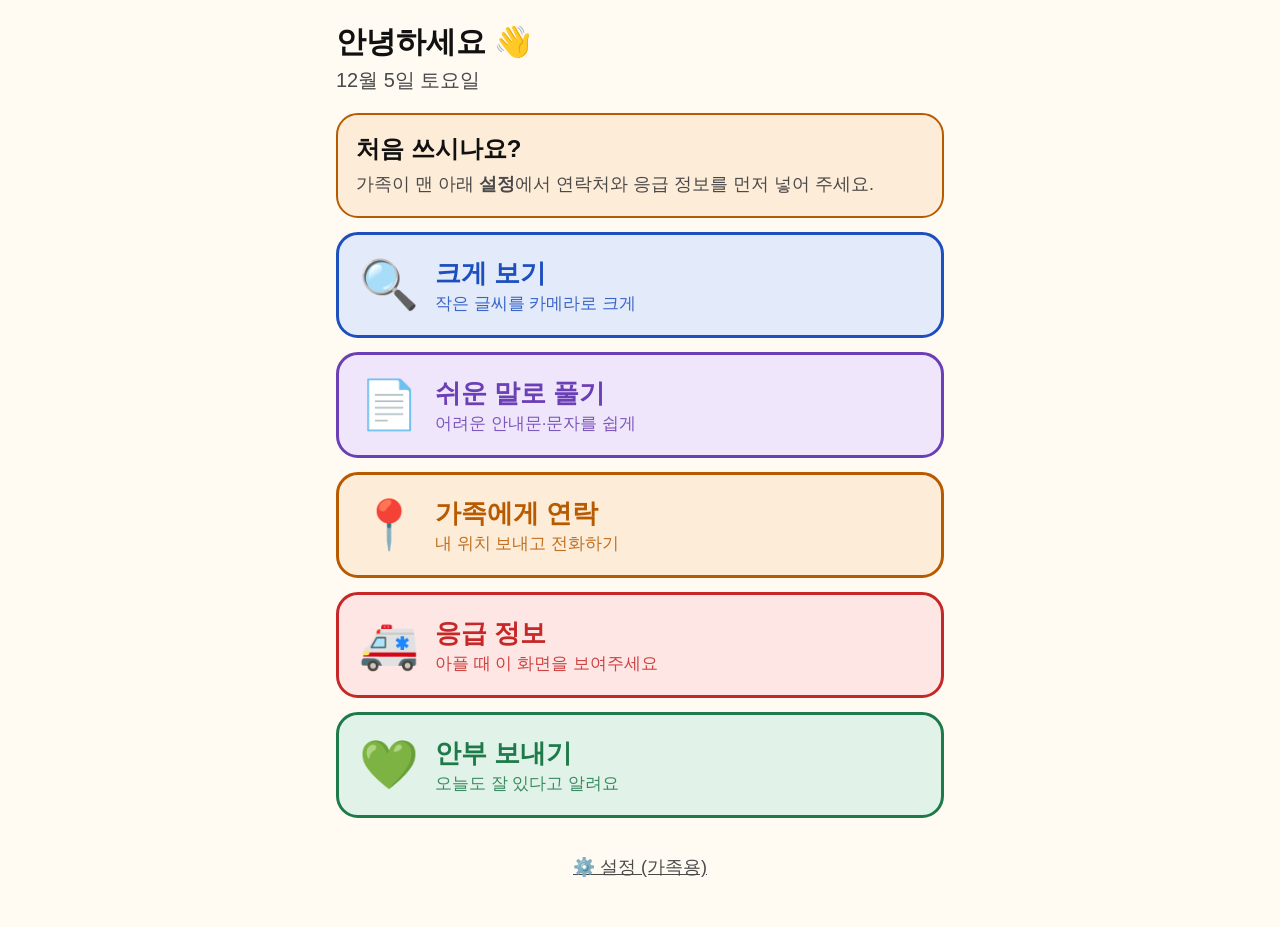
==== index.html @ 7bfe6a0d "Add "든든 도우미" helper site for older adults Static, serverless phone web app with five big-button tool" ====
<!doctype html>
<html lang="ko">
<head>
  <meta charset="utf-8">
  <meta name="viewport" content="width=device-width, initial-scale=1, viewport-fit=cover">
  <title>든든 도우미</title>
  <meta name="description" content="돋보기, 쉬운 말 풀이, 가족에게 위치 보내기, 응급 정보, 안부 보내기를 한 곳에서.">
  <meta name="theme-color" content="#fffaf2">
  <link rel="icon" href="data:image/svg+xml,<svg xmlns='http://www.w3.org/2000/svg' viewBox='0 0 100 100'><text y='.9em' font-size='90'>💚</text></svg>">
  <link rel="stylesheet" href="style.css">
</head>
<body>
  <main id="app"></main>
  <div id="toast" role="status" aria-live="polite"></div>
  <script type="module" src="app.js"></script>
</body>
</html>
---- style.css ----
:root {
  --bg: #fffaf2;
  --card: #ffffff;
  --ink: #111111;
  --muted: #4a4a4a;
  --line: #d9d2c3;
  --soft: #f3ede1;
  --green: #1f7a4a;
  --green-soft: #e1f3e8;
  --blue: #1d4fbf;
  --blue-soft: #e3ebfb;
  --red: #c62828;
  --red-soft: #fde6e4;
  --orange: #b85a00;
  --orange-soft: #fdecd8;
  --purple: #6b3fb5;
  --purple-soft: #efe6fb;
  --radius: 22px;
  color-scheme: light;
}
@media (prefers-color-scheme: dark) {
  :root:not([data-theme="light"]) {
    --bg: #121212;
    --card: #1e1e1e;
    --ink: #f5f5f5;
    --muted: #c8c8c8;
    --line: #3a3a3a;
    --soft: #2a2a2a;
    --green: #5fd197;
    --green-soft: #173427;
    --blue: #8fb1ff;
    --blue-soft: #1c2740;
    --red: #ff7b72;
    --red-soft: #3b1d1b;
    --orange: #ffb35c;
    --orange-soft: #3a2a17;
    --purple: #c4a4ff;
    --purple-soft: #2b2140;
    color-scheme: dark;
  }
}

/* 글자 크기 단계 (설정에서 바꿈) */
html { font-size: 20px; -webkit-text-size-adjust: 100%; }
html[data-size="2"] { font-size: 23px; }
html[data-size="3"] { font-size: 27px; }

* { box-sizing: border-box; }
[hidden] { display: none !important; }
body {
  margin: 0; background: var(--bg); color: var(--ink);
  font-family: -apple-system, BlinkMacSystemFont, "Apple SD Gothic Neo", "Pretendard", "Noto Sans KR", "Malgun Gothic", sans-serif;
  line-height: 1.5; word-break: keep-all; overflow-wrap: anywhere;
}
#app { max-width: 640px; margin: 0 auto; padding: 16px 16px calc(32px + env(safe-area-inset-bottom)); }
h1, h2, h3, p { margin: 0; }
h1 { font-size: 1.5rem; line-height: 1.3; }
h2 { font-size: 1.2rem; line-height: 1.35; }
.muted { color: var(--muted); font-size: .9rem; }
button, input, textarea, select { font: inherit; color: inherit; }
.stack > * + * { margin-top: 14px; }

/* 상단 */
.topbar { display: flex; align-items: center; gap: 10px; margin-bottom: 16px; }
.back {
  border: 2px solid var(--line); background: var(--card); border-radius: 16px;
  padding: 10px 16px; font-size: 1rem; font-weight: 700; cursor: pointer; min-height: 56px; white-space: nowrap; flex: none;
}
.hello { margin: 6px 0 18px; }
.hello p { font-size: 1rem; color: var(--muted); margin-top: 4px; }

/* 홈 큰 버튼 */
.home-grid { display: grid; gap: 14px; }
.big-btn {
  display: flex; align-items: center; gap: 16px; width: 100%;
  border: 3px solid transparent; border-radius: var(--radius);
  padding: 20px; min-height: 104px; cursor: pointer; text-align: left;
  font-size: 1.3rem; font-weight: 800; line-height: 1.25;
}
.big-btn .ico { font-size: 2.4rem; flex: none; width: 3rem; text-align: center; }
.big-btn small { display: block; font-size: .85rem; font-weight: 500; margin-top: 4px; opacity: .85; }
.big-btn:active { transform: scale(.98); }
.b-blue { background: var(--blue-soft); color: var(--blue); border-color: var(--blue); }
.b-purple { background: var(--purple-soft); color: var(--purple); border-color: var(--purple); }
.b-orange { background: var(--orange-soft); color: var(--orange); border-color: var(--orange); }
.b-red { background: var(--red-soft); color: var(--red); border-color: var(--red); }
.b-green { background: var(--green-soft); color: var(--green); border-color: var(--green); }
.done-mark { font-size: .85rem; font-weight: 700; }

.settings-link {
  display: block; width: 100%; margin-top: 22px; border: 0; background: none;
  color: var(--muted); font-size: .9rem; text-decoration: underline; cursor: pointer; padding: 14px;
}

/* 카드 */
.card { background: var(--card); border: 2px solid var(--line); border-radius: var(--radius); padding: 18px; }
.card.warn { border-color: var(--orange); background: var(--orange-soft); }
.card.danger { border-color: var(--red); }

/* 일반 버튼 */
.btn {
  display: inline-flex; align-items: center; justify-content: center; gap: 8px;
  border: 2px solid var(--line); background: var(--card); border-radius: 18px;
  padding: 14px 18px; min-height: 64px; font-size: 1.05rem; font-weight: 800; cursor: pointer; text-decoration: none; color: inherit; text-align: center;
}
.btn.full { width: 100%; }
.btn.green { background: var(--green); border-color: var(--green); color: #fff; }
.btn.blue { background: var(--blue); border-color: var(--blue); color: #fff; }
.btn.red { background: var(--red); border-color: var(--red); color: #fff; }
.btn.purple { background: var(--purple); border-color: var(--purple); color: #fff; }
.btn.huge { min-height: 96px; font-size: 1.35rem; border-radius: var(--radius); }
.btn[disabled] { opacity: .5; }
@media (prefers-color-scheme: dark) {
  :root:not([data-theme="light"]) .btn.green, :root:not([data-theme="light"]) .btn.blue,
  :root:not([data-theme="light"]) .btn.red, :root:not([data-theme="light"]) .btn.purple { color: #111; }
}
.row { display: flex; gap: 10px; flex-wrap: wrap; }
.row > .btn { flex: 1; min-width: 130px; }

/* 입력 */
label.field { display: block; margin-top: 14px; }
label.field > span { display: block; font-weight: 700; font-size: .9rem; margin-bottom: 6px; }
input[type=text], input[type=tel], input[type=password], input:not([type]), textarea, select {
  width: 100%; border: 2px solid var(--line); background: var(--bg); border-radius: 14px;
  padding: 12px 14px; min-height: 56px; font-size: 1rem; outline: none;
}
input:focus, textarea:focus, select:focus { border-color: var(--blue); }
textarea { min-height: 160px; resize: vertical; line-height: 1.6; }
.hint { font-size: .8rem; color: var(--muted); margin-top: 6px; }

/* 돋보기 */
.magnifier { position: relative; border-radius: var(--radius); overflow: hidden; background: #000; aspect-ratio: 3 / 4; max-height: 62vh; width: 100%; }
.magnifier video, .magnifier canvas { width: 100%; height: 100%; object-fit: cover; display: block; transform-origin: center; }
.magnifier canvas { position: absolute; inset: 0; }
.magnifier .badge {
  position: absolute; top: 10px; left: 10px; background: rgba(0,0,0,.6); color: #fff;
  padding: 4px 12px; border-radius: 999px; font-size: .85rem; font-weight: 700;
}
.zoom-row { display: grid; grid-template-columns: 72px 1fr 72px; gap: 10px; align-items: center; }
.zoom-row .btn { min-height: 72px; font-size: 1.8rem; padding: 0; }
input[type=range] { width: 100%; height: 44px; accent-color: var(--blue); }
.filters { display: flex; gap: 8px; flex-wrap: wrap; }
.chip {
  border: 2px solid var(--line); background: var(--card); border-radius: 999px;
  padding: 10px 16px; font-weight: 700; font-size: .95rem; cursor: pointer; min-height: 52px;
}
.chip.on { background: var(--ink); color: var(--bg); border-color: var(--ink); }

/* 쉬운 말 결과 */
.result { font-size: 1.15rem; line-height: 1.75; }
.result .txt { white-space: pre-wrap; }
.result .sec { margin-top: 14px; }
.result .sec:first-child { margin-top: 0; }
.result .sec b { display: block; font-size: .95rem; color: var(--purple); margin-bottom: 2px; }
.result .sec.alert b { color: var(--red); }
.result .sec.alert { background: var(--red-soft); border-radius: 14px; padding: 10px 12px; }
mark.easy { background: var(--purple-soft); color: inherit; border-radius: 6px; padding: 0 3px; }
mark.easy i { font-style: normal; color: var(--purple); font-weight: 700; }
.photo-preview { width: 100%; max-height: 260px; object-fit: contain; border-radius: 14px; background: var(--soft); }
.loading { text-align: center; padding: 24px 0; font-size: 1.1rem; font-weight: 700; }
.loading .dots::after { content: ""; animation: dots 1.2s steps(4) infinite; }
@keyframes dots { 0% { content: ""; } 25% { content: "."; } 50% { content: ".."; } 75% { content: "..."; } }

/* 가족 */
.person { display: flex; align-items: center; gap: 12px; }
.person .face { font-size: 2.2rem; width: 3rem; text-align: center; flex: none; }
.person .name { font-size: 1.25rem; font-weight: 800; }
.person .num { color: var(--muted); font-size: .9rem; }

/* 응급 */
.emg-head { background: var(--red); color: #fff; border-radius: var(--radius); padding: 18px; text-align: center; }
.emg-head h1 { font-size: 1.6rem; }
.emg-head p { font-size: .9rem; opacity: .95; }
@media (prefers-color-scheme: dark) { :root:not([data-theme="light"]) .emg-head { color: #111; } }
.emg-list { display: grid; gap: 0; }
.emg-item { padding: 12px 0; border-top: 2px solid var(--line); }
.emg-item:first-child { border-top: 0; padding-top: 0; }
.emg-item b { display: block; font-size: .85rem; color: var(--red); }
.emg-item span { font-size: 1.2rem; font-weight: 700; white-space: pre-wrap; }

/* 안부 */
.moods { display: grid; grid-template-columns: repeat(3, 1fr); gap: 10px; }
.mood {
  border: 3px solid var(--line); background: var(--card); border-radius: 20px;
  padding: 14px 6px; cursor: pointer; font-weight: 800; font-size: 1rem; min-height: 110px;
}
.mood span { display: block; font-size: 2.4rem; }
.mood.on { border-color: var(--green); background: var(--green-soft); }
.history { list-style: none; padding: 0; margin: 8px 0 0; }
.history li { padding: 8px 0; border-top: 1px solid var(--line); font-size: .95rem; }
.history li:first-child { border-top: 0; }

/* 설정 */
.contact-edit { display: grid; grid-template-columns: 64px 1fr; gap: 8px; margin-top: 10px; }
.contact-edit input { min-height: 52px; }
.contact-edit .wide { grid-column: 1 / -1; }
.size-pick { display: grid; grid-template-columns: repeat(3, 1fr); gap: 8px; }
.size-pick .chip { font-size: 1rem; }
details.sum { margin-top: 10px; }
details.sum summary { cursor: pointer; font-weight: 700; padding: 8px 0; }

#toast {
  position: fixed; left: 50%; bottom: calc(24px + env(safe-area-inset-bottom));
  transform: translate(-50%, 20px); opacity: 0; pointer-events: none; z-index: 20;
  background: var(--ink); color: var(--bg); padding: 14px 20px; border-radius: 18px;
  font-size: 1rem; font-weight: 700; transition: all .25s; max-width: calc(100% - 32px); text-align: center;
}
#toast.show { opacity: 1; transform: translate(-50%, 0); }

/* 인쇄: 지갑용 응급 카드 */
.print-card { display: none; }
@media print {
  body { background: #fff; color: #000; }
  #app > *:not(.print-card) { display: none !important; }
  #toast { display: none; }
  .print-card {
    display: block; width: 86mm; border: 2px solid #c62828; border-radius: 4mm; padding: 4mm;
    font-size: 9pt; line-height: 1.35; color: #000;
  }
  .print-card h3 { color: #c62828; font-size: 11pt; margin-bottom: 2mm; }
  .print-card div { margin-top: 1mm; }
  .print-card b { color: #c62828; }
}
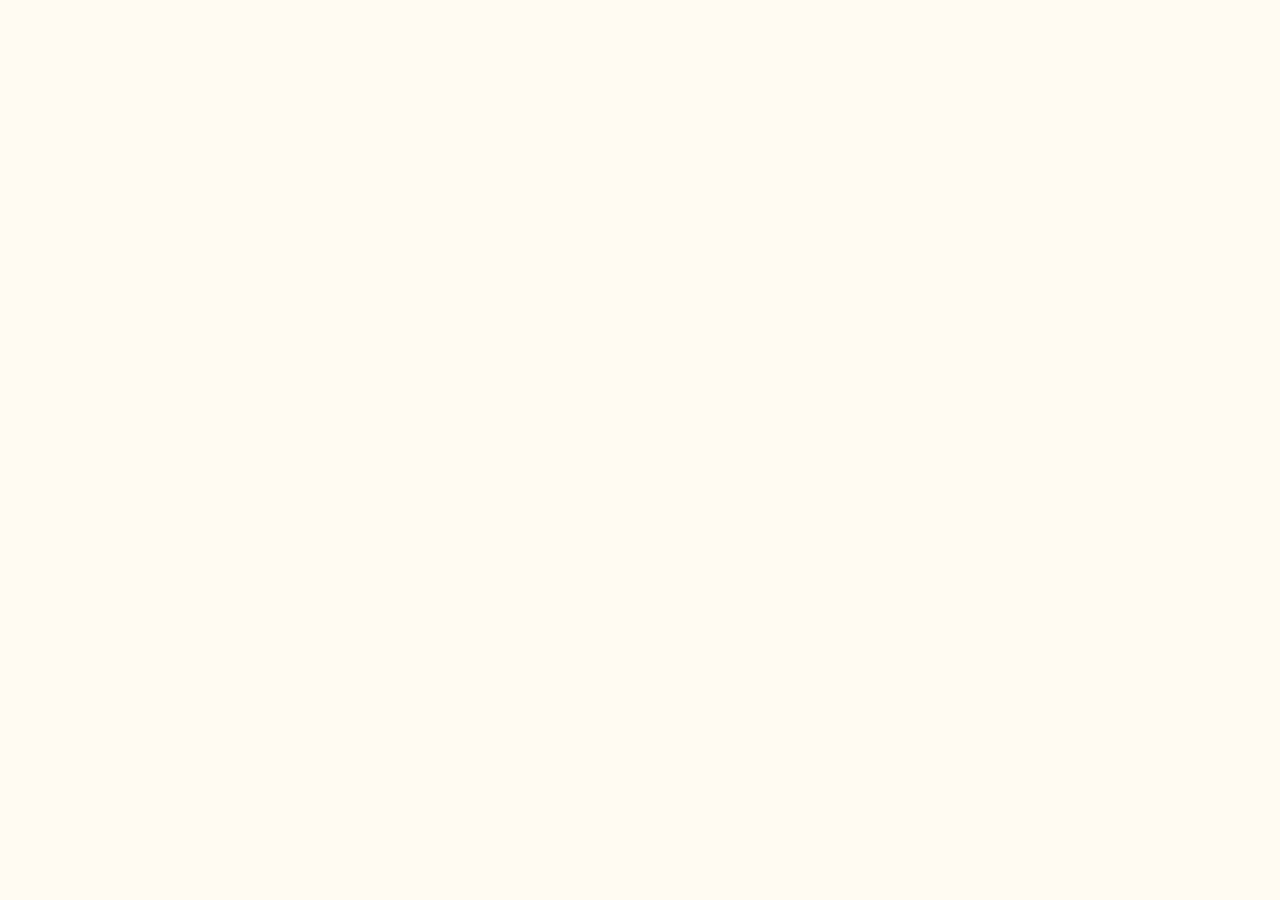
==== commit 14ed5d30: "Installable app and QR family connect - PWA: web app manifest, icons, and a service worker that prec" ====
--- a/index.html
+++ b/index.html
@@ -4,9 +4,14 @@
   <meta charset="utf-8">
   <meta name="viewport" content="width=device-width, initial-scale=1, viewport-fit=cover">
   <title>든든 도우미</title>
-  <meta name="description" content="돋보기, 쉬운 말 풀이, 가족에게 위치 보내기, 응급 정보, 안부 보내기를 한 곳에서.">
-  <meta name="theme-color" content="#fffaf2">
-  <link rel="icon" href="data:image/svg+xml,<svg xmlns='http://www.w3.org/2000/svg' viewBox='0 0 100 100'><text y='.9em' font-size='90'>💚</text></svg>">
+  <meta name="description" content="글씨 읽어 주기, 가족에게 위치 보내기, 응급 정보, 안부 보내기를 한 곳에서. 무료.">
+  <meta name="theme-color" content="#1f7a4a">
+  <link rel="manifest" href="manifest.json">
+  <link rel="icon" href="icons/icon-192.png">
+  <link rel="apple-touch-icon" href="icons/apple-touch-icon.png">
+  <meta name="apple-mobile-web-app-capable" content="yes">
+  <meta name="mobile-web-app-capable" content="yes">
+  <meta name="apple-mobile-web-app-title" content="든든 도우미">
   <link rel="stylesheet" href="style.css">
 </head>
 <body>
--- a/style.css
+++ b/style.css
@@ -221,3 +221,37 @@
   .print-card div { margin-top: 1mm; }
   .print-card b { color: #c62828; }
 }
+
+/* 연락: 카운트다운 · 완료 */
+.btn.orange { background: var(--orange); border-color: var(--orange); color: #fff; }
+.count-card { text-align: center; border-color: var(--orange); background: var(--orange-soft); }
+.count-num { font-size: 5rem; font-weight: 900; line-height: 1; color: var(--orange); }
+.ok-card { text-align: center; border-color: var(--green); background: var(--green-soft); }
+.big-emoji { font-size: 3.5rem; line-height: 1.1; margin-bottom: 6px; }
+.loading .bar { height: 14px; background: var(--soft); border-radius: 999px; overflow: hidden; margin-top: 14px; }
+.loading .bar i { display: block; height: 100%; width: 0; background: var(--purple); transition: width .3s; }
+
+/* 안부: 누르면 바로 보내는 큰 버튼 */
+.mood-list { display: grid; gap: 12px; }
+.mood-btn {
+  display: flex; align-items: center; gap: 16px; width: 100%; min-height: 96px; padding: 16px 20px;
+  border: 3px solid var(--line); background: var(--card); border-radius: var(--radius);
+  font-size: 1.4rem; font-weight: 800; cursor: pointer; text-align: left;
+}
+.mood-btn span { font-size: 2.6rem; }
+.mood-btn:active { transform: scale(.98); }
+.m-good { border-color: var(--green); background: var(--green-soft); color: var(--green); }
+.m-soso { border-color: var(--blue); background: var(--blue-soft); color: var(--blue); }
+.m-sick { border-color: var(--red); background: var(--red-soft); color: var(--red); }
+
+/* 알림 연결 */
+.topic-code { font-family: ui-monospace, Menlo, monospace; font-size: 1.3rem; font-weight: 800; letter-spacing: .5px; background: var(--soft); border-radius: 12px; padding: 10px 14px; margin-top: 4px; user-select: all; }
+.steps-ko { padding-left: 1.2em; margin: 12px 0 0; }
+.steps-ko li { margin-top: 6px; font-size: .95rem; }
+@media (prefers-color-scheme: dark) {
+  :root:not([data-theme="light"]) .btn.orange { color: #111; }
+}
+
+/* 가족 연결 QR */
+.qr { background: #fff; border-radius: 16px; padding: 10px; margin: 10px auto; width: min(260px, 100%); }
+.qr svg { display: block; width: 100%; height: auto; }
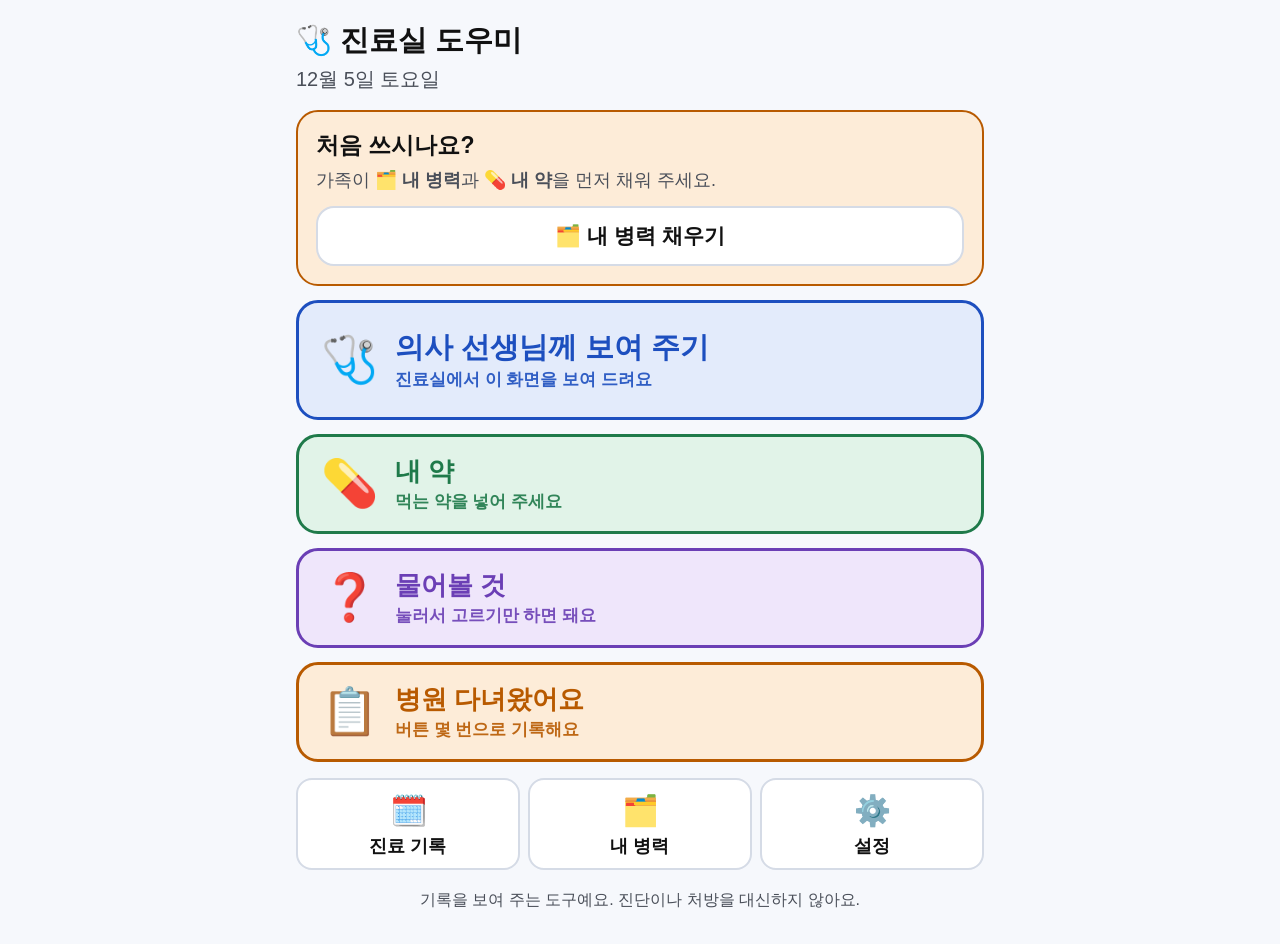
==== commit 397aaaa8: "Rebuild as "진료실 도우미" (clinic helper), phase 1 Replace the helper app with a clinic companion focused" ====
--- a/index.html
+++ b/index.html
@@ -3,15 +3,15 @@
 <head>
   <meta charset="utf-8">
   <meta name="viewport" content="width=device-width, initial-scale=1, viewport-fit=cover">
-  <title>든든 도우미</title>
-  <meta name="description" content="글씨 읽어 주기, 가족에게 위치 보내기, 응급 정보, 안부 보내기를 한 곳에서. 무료.">
-  <meta name="theme-color" content="#1f7a4a">
+  <title>진료실 도우미</title>
+  <meta name="description" content="진료실에서 보여 줄 먹는 약, 병력, 물어볼 것을 폰 한 화면에. 무료, 기록은 내 폰에만.">
+  <meta name="theme-color" content="#1d4fbf">
   <link rel="manifest" href="manifest.json">
   <link rel="icon" href="icons/icon-192.png">
   <link rel="apple-touch-icon" href="icons/apple-touch-icon.png">
   <meta name="apple-mobile-web-app-capable" content="yes">
   <meta name="mobile-web-app-capable" content="yes">
-  <meta name="apple-mobile-web-app-title" content="든든 도우미">
+  <meta name="apple-mobile-web-app-title" content="진료실 도우미">
   <link rel="stylesheet" href="style.css">
 </head>
 <body>
--- a/style.css
+++ b/style.css
@@ -1,14 +1,14 @@
 :root {
-  --bg: #fffaf2;
+  --bg: #f6f8fc;
   --card: #ffffff;
   --ink: #111111;
-  --muted: #4a4a4a;
-  --line: #d9d2c3;
-  --soft: #f3ede1;
+  --muted: #4a4f59;
+  --line: #d5dbe6;
+  --soft: #eef2f8;
+  --blue: #1d4fbf;
+  --blue-soft: #e3ebfb;
   --green: #1f7a4a;
   --green-soft: #e1f3e8;
-  --blue: #1d4fbf;
-  --blue-soft: #e3ebfb;
   --red: #c62828;
   --red-soft: #fde6e4;
   --orange: #b85a00;
@@ -20,16 +20,16 @@
 }
 @media (prefers-color-scheme: dark) {
   :root:not([data-theme="light"]) {
-    --bg: #121212;
-    --card: #1e1e1e;
-    --ink: #f5f5f5;
-    --muted: #c8c8c8;
-    --line: #3a3a3a;
-    --soft: #2a2a2a;
+    --bg: #111318;
+    --card: #1d2027;
+    --ink: #f3f4f6;
+    --muted: #c3c7cf;
+    --line: #363b46;
+    --soft: #262a33;
+    --blue: #8fb1ff;
+    --blue-soft: #1c2740;
     --green: #5fd197;
     --green-soft: #173427;
-    --blue: #8fb1ff;
-    --blue-soft: #1c2740;
     --red: #ff7b72;
     --red-soft: #3b1d1b;
     --orange: #ffb35c;
@@ -52,206 +52,187 @@
   font-family: -apple-system, BlinkMacSystemFont, "Apple SD Gothic Neo", "Pretendard", "Noto Sans KR", "Malgun Gothic", sans-serif;
   line-height: 1.5; word-break: keep-all; overflow-wrap: anywhere;
 }
-#app { max-width: 640px; margin: 0 auto; padding: 16px 16px calc(32px + env(safe-area-inset-bottom)); }
+#app { max-width: 720px; margin: 0 auto; padding: 16px 16px calc(32px + env(safe-area-inset-bottom)); }
 h1, h2, h3, p { margin: 0; }
-h1 { font-size: 1.5rem; line-height: 1.3; }
-h2 { font-size: 1.2rem; line-height: 1.35; }
+h1 { font-size: 1.45rem; line-height: 1.3; }
+h2 { font-size: 1.15rem; line-height: 1.35; }
+h3 { font-size: 1rem; }
 .muted { color: var(--muted); font-size: .9rem; }
+.hint { font-size: .8rem; color: var(--muted); margin-top: 6px; }
 button, input, textarea, select { font: inherit; color: inherit; }
 .stack > * + * { margin-top: 14px; }
+.row { display: flex; gap: 10px; flex-wrap: wrap; align-items: center; }
+.row > .btn { flex: 1; min-width: 130px; }
+.between { justify-content: space-between; }
 
 /* 상단 */
 .topbar { display: flex; align-items: center; gap: 10px; margin-bottom: 16px; }
 .back {
-  border: 2px solid var(--line); background: var(--card); border-radius: 16px;
-  padding: 10px 16px; font-size: 1rem; font-weight: 700; cursor: pointer; min-height: 56px; white-space: nowrap; flex: none;
-}
-.hello { margin: 6px 0 18px; }
-.hello p { font-size: 1rem; color: var(--muted); margin-top: 4px; }
-
-/* 홈 큰 버튼 */
+  border: 2px solid var(--line); background: var(--card); border-radius: 16px; flex: none; white-space: nowrap;
+  padding: 10px 16px; font-size: 1rem; font-weight: 700; cursor: pointer; min-height: 56px;
+}
+.hello { margin: 6px 0 16px; }
+.hello p { color: var(--muted); margin-top: 4px; }
+
+/* 홈 */
 .home-grid { display: grid; gap: 14px; }
 .big-btn {
   display: flex; align-items: center; gap: 16px; width: 100%;
   border: 3px solid transparent; border-radius: var(--radius);
-  padding: 20px; min-height: 104px; cursor: pointer; text-align: left;
+  padding: 18px 20px; min-height: 100px; cursor: pointer; text-align: left;
   font-size: 1.3rem; font-weight: 800; line-height: 1.25;
 }
-.big-btn .ico { font-size: 2.4rem; flex: none; width: 3rem; text-align: center; }
-.big-btn small { display: block; font-size: .85rem; font-weight: 500; margin-top: 4px; opacity: .85; }
-.big-btn:active { transform: scale(.98); }
+.big-btn .ico { font-size: 2.3rem; flex: none; width: 3rem; text-align: center; }
+.big-btn small { display: block; font-size: .85rem; font-weight: 600; margin-top: 4px; opacity: .9; }
+.big-btn:active, .btn:active, .pick:active { transform: scale(.98); }
+.big-btn.hero { min-height: 120px; font-size: 1.45rem; }
 .b-blue { background: var(--blue-soft); color: var(--blue); border-color: var(--blue); }
 .b-purple { background: var(--purple-soft); color: var(--purple); border-color: var(--purple); }
 .b-orange { background: var(--orange-soft); color: var(--orange); border-color: var(--orange); }
-.b-red { background: var(--red-soft); color: var(--red); border-color: var(--red); }
 .b-green { background: var(--green-soft); color: var(--green); border-color: var(--green); }
-.done-mark { font-size: .85rem; font-weight: 700; }
-
-.settings-link {
-  display: block; width: 100%; margin-top: 22px; border: 0; background: none;
-  color: var(--muted); font-size: .9rem; text-decoration: underline; cursor: pointer; padding: 14px;
-}
+.sub-links { display: grid; grid-template-columns: repeat(3, 1fr); gap: 8px; margin-top: 16px; }
+.sub-links button {
+  border: 2px solid var(--line); background: var(--card); border-radius: 16px; min-height: 76px;
+  font-weight: 700; font-size: .9rem; cursor: pointer; padding: 8px 4px;
+}
+.sub-links span { display: block; font-size: 1.5rem; }
 
 /* 카드 */
 .card { background: var(--card); border: 2px solid var(--line); border-radius: var(--radius); padding: 18px; }
 .card.warn { border-color: var(--orange); background: var(--orange-soft); }
-.card.danger { border-color: var(--red); }
-
-/* 일반 버튼 */
+.card.info { border-color: var(--blue); background: var(--blue-soft); }
+.card.ok { border-color: var(--green); background: var(--green-soft); text-align: center; }
+.card-head { display: flex; justify-content: space-between; align-items: center; gap: 8px; margin-bottom: 10px; }
+.banner { display: flex; gap: 12px; align-items: center; }
+.banner .ico { font-size: 2rem; flex: none; }
+
+/* 버튼 */
 .btn {
-  display: inline-flex; align-items: center; justify-content: center; gap: 8px;
+  display: inline-flex; align-items: center; justify-content: center; gap: 8px; text-align: center;
   border: 2px solid var(--line); background: var(--card); border-radius: 18px;
-  padding: 14px 18px; min-height: 64px; font-size: 1.05rem; font-weight: 800; cursor: pointer; text-decoration: none; color: inherit; text-align: center;
+  padding: 12px 18px; min-height: 60px; font-size: 1.05rem; font-weight: 800; cursor: pointer; text-decoration: none; color: inherit;
 }
 .btn.full { width: 100%; }
+.btn.sm { min-height: 44px; padding: 8px 14px; font-size: .9rem; border-radius: 14px; }
+.btn.blue { background: var(--blue); border-color: var(--blue); color: #fff; }
 .btn.green { background: var(--green); border-color: var(--green); color: #fff; }
-.btn.blue { background: var(--blue); border-color: var(--blue); color: #fff; }
 .btn.red { background: var(--red); border-color: var(--red); color: #fff; }
-.btn.purple { background: var(--purple); border-color: var(--purple); color: #fff; }
-.btn.huge { min-height: 96px; font-size: 1.35rem; border-radius: var(--radius); }
-.btn[disabled] { opacity: .5; }
+.btn.huge { min-height: 88px; font-size: 1.3rem; border-radius: var(--radius); }
+.btn.danger { color: var(--red); }
+.btn[disabled] { opacity: .45; }
 @media (prefers-color-scheme: dark) {
-  :root:not([data-theme="light"]) .btn.green, :root:not([data-theme="light"]) .btn.blue,
-  :root:not([data-theme="light"]) .btn.red, :root:not([data-theme="light"]) .btn.purple { color: #111; }
-}
-.row { display: flex; gap: 10px; flex-wrap: wrap; }
-.row > .btn { flex: 1; min-width: 130px; }
+  :root:not([data-theme="light"]) .btn.blue, :root:not([data-theme="light"]) .btn.green, :root:not([data-theme="light"]) .btn.red { color: #111; }
+}
+
+/* 고르는 버튼 (여러 개 선택) */
+.picks { display: flex; flex-wrap: wrap; gap: 10px; }
+.pick {
+  border: 2px solid var(--line); background: var(--card); border-radius: 16px;
+  padding: 12px 16px; min-height: 56px; font-size: 1rem; font-weight: 700; cursor: pointer; text-align: left;
+}
+.pick.on { background: var(--green-soft); border-color: var(--green); color: var(--green); }
+.pick.on::before { content: "✓ "; }
+.pick.big { flex: 1 1 45%; min-height: 72px; font-size: 1.1rem; text-align: center; display: flex; align-items: center; justify-content: center; position: relative; }
+.cat-title { font-weight: 800; margin: 18px 0 8px; font-size: 1rem; }
 
 /* 입력 */
 label.field { display: block; margin-top: 14px; }
 label.field > span { display: block; font-weight: 700; font-size: .9rem; margin-bottom: 6px; }
-input[type=text], input[type=tel], input[type=password], input:not([type]), textarea, select {
+input[type=text], input[type=tel], input[type=number], input[type=date], input:not([type]), textarea, select {
   width: 100%; border: 2px solid var(--line); background: var(--bg); border-radius: 14px;
   padding: 12px 14px; min-height: 56px; font-size: 1rem; outline: none;
 }
 input:focus, textarea:focus, select:focus { border-color: var(--blue); }
-textarea { min-height: 160px; resize: vertical; line-height: 1.6; }
-.hint { font-size: .8rem; color: var(--muted); margin-top: 6px; }
-
-/* 돋보기 */
-.magnifier { position: relative; border-radius: var(--radius); overflow: hidden; background: #000; aspect-ratio: 3 / 4; max-height: 62vh; width: 100%; }
-.magnifier video, .magnifier canvas { width: 100%; height: 100%; object-fit: cover; display: block; transform-origin: center; }
-.magnifier canvas { position: absolute; inset: 0; }
-.magnifier .badge {
-  position: absolute; top: 10px; left: 10px; background: rgba(0,0,0,.6); color: #fff;
-  padding: 4px 12px; border-radius: 999px; font-size: .85rem; font-weight: 700;
-}
-.zoom-row { display: grid; grid-template-columns: 72px 1fr 72px; gap: 10px; align-items: center; }
-.zoom-row .btn { min-height: 72px; font-size: 1.8rem; padding: 0; }
-input[type=range] { width: 100%; height: 44px; accent-color: var(--blue); }
-.filters { display: flex; gap: 8px; flex-wrap: wrap; }
-.chip {
-  border: 2px solid var(--line); background: var(--card); border-radius: 999px;
-  padding: 10px 16px; font-weight: 700; font-size: .95rem; cursor: pointer; min-height: 52px;
-}
-.chip.on { background: var(--ink); color: var(--bg); border-color: var(--ink); }
-
-/* 쉬운 말 결과 */
-.result { font-size: 1.15rem; line-height: 1.75; }
-.result .txt { white-space: pre-wrap; }
-.result .sec { margin-top: 14px; }
-.result .sec:first-child { margin-top: 0; }
-.result .sec b { display: block; font-size: .95rem; color: var(--purple); margin-bottom: 2px; }
-.result .sec.alert b { color: var(--red); }
-.result .sec.alert { background: var(--red-soft); border-radius: 14px; padding: 10px 12px; }
-mark.easy { background: var(--purple-soft); color: inherit; border-radius: 6px; padding: 0 3px; }
-mark.easy i { font-style: normal; color: var(--purple); font-weight: 700; }
-.photo-preview { width: 100%; max-height: 260px; object-fit: contain; border-radius: 14px; background: var(--soft); }
-.loading { text-align: center; padding: 24px 0; font-size: 1.1rem; font-weight: 700; }
-.loading .dots::after { content: ""; animation: dots 1.2s steps(4) infinite; }
-@keyframes dots { 0% { content: ""; } 25% { content: "."; } 50% { content: ".."; } 75% { content: "..."; } }
-
-/* 가족 */
-.person { display: flex; align-items: center; gap: 12px; }
-.person .face { font-size: 2.2rem; width: 3rem; text-align: center; flex: none; }
-.person .name { font-size: 1.25rem; font-weight: 800; }
-.person .num { color: var(--muted); font-size: .9rem; }
-
-/* 응급 */
-.emg-head { background: var(--red); color: #fff; border-radius: var(--radius); padding: 18px; text-align: center; }
-.emg-head h1 { font-size: 1.6rem; }
-.emg-head p { font-size: .9rem; opacity: .95; }
-@media (prefers-color-scheme: dark) { :root:not([data-theme="light"]) .emg-head { color: #111; } }
-.emg-list { display: grid; gap: 0; }
-.emg-item { padding: 12px 0; border-top: 2px solid var(--line); }
-.emg-item:first-child { border-top: 0; padding-top: 0; }
-.emg-item b { display: block; font-size: .85rem; color: var(--red); }
-.emg-item span { font-size: 1.2rem; font-weight: 700; white-space: pre-wrap; }
-
-/* 안부 */
-.moods { display: grid; grid-template-columns: repeat(3, 1fr); gap: 10px; }
-.mood {
-  border: 3px solid var(--line); background: var(--card); border-radius: 20px;
-  padding: 14px 6px; cursor: pointer; font-weight: 800; font-size: 1rem; min-height: 110px;
-}
-.mood span { display: block; font-size: 2.4rem; }
-.mood.on { border-color: var(--green); background: var(--green-soft); }
-.history { list-style: none; padding: 0; margin: 8px 0 0; }
-.history li { padding: 8px 0; border-top: 1px solid var(--line); font-size: .95rem; }
-.history li:first-child { border-top: 0; }
-
-/* 설정 */
-.contact-edit { display: grid; grid-template-columns: 64px 1fr; gap: 8px; margin-top: 10px; }
-.contact-edit input { min-height: 52px; }
-.contact-edit .wide { grid-column: 1 / -1; }
-.size-pick { display: grid; grid-template-columns: repeat(3, 1fr); gap: 8px; }
-.size-pick .chip { font-size: 1rem; }
-details.sum { margin-top: 10px; }
-details.sum summary { cursor: pointer; font-weight: 700; padding: 8px 0; }
+textarea { min-height: 96px; resize: vertical; line-height: 1.6; }
+.inline-add { display: flex; gap: 8px; margin-top: 10px; }
+.inline-add input { flex: 1; }
+.inline-add .btn { flex: none; min-height: 56px; }
+
+/* 태그 */
+.tags { display: flex; flex-wrap: wrap; gap: 8px; }
+.tag {
+  display: inline-flex; align-items: center; gap: 6px; border-radius: 999px; padding: 6px 12px;
+  background: var(--soft); font-weight: 700; font-size: .95rem;
+}
+.tag.red { background: var(--red-soft); color: var(--red); }
+.tag.green { background: var(--green-soft); color: var(--green); }
+.tag.blue { background: var(--blue-soft); color: var(--blue); }
+.tag button { border: 0; background: none; cursor: pointer; font-size: .9rem; padding: 0 2px; color: inherit; }
+
+/* 약 */
+.med { display: flex; gap: 12px; align-items: flex-start; }
+.med + .med { margin-top: 14px; padding-top: 14px; border-top: 2px solid var(--line); }
+.med .name { font-size: 1.2rem; font-weight: 800; }
+.med .meta { color: var(--muted); font-size: .9rem; margin-top: 2px; }
+.med .grow { flex: 1; min-width: 0; }
+.thumb { width: 72px; height: 72px; border-radius: 12px; object-fit: cover; background: var(--soft); flex: none; cursor: zoom-in; border: 2px solid var(--line); }
+.thumbs { display: flex; flex-wrap: wrap; gap: 8px; margin-top: 8px; }
+.left-days { font-weight: 800; }
+.left-days.low { color: var(--red); }
+
+/* 의사 선생님께 보여주는 화면 */
+.show-head { background: var(--blue); color: #fff; border-radius: var(--radius); padding: 16px 18px; }
+.show-head h1 { font-size: 1.5rem; }
+.show-head p { opacity: .95; font-size: .95rem; margin-top: 2px; }
+@media (prefers-color-scheme: dark) { :root:not([data-theme="light"]) .show-head { color: #111; } }
+.show-sec h2 { font-size: 1rem; color: var(--blue); margin-bottom: 8px; }
+.show-sec.alert { border-color: var(--red); background: var(--red-soft); }
+.show-sec.alert h2 { color: var(--red); }
+.big-text { font-size: 1.25rem; font-weight: 800; }
+table.meds { width: 100%; border-collapse: collapse; font-size: 1.05rem; }
+table.meds th { text-align: left; font-size: .8rem; color: var(--muted); padding: 4px 6px; border-bottom: 2px solid var(--line); }
+table.meds td { padding: 10px 6px; border-bottom: 1px solid var(--line); vertical-align: top; }
+table.meds td:first-child { font-weight: 800; }
+.ask-item { display: flex; align-items: center; gap: 12px; padding: 10px 0; border-top: 1px solid var(--line); font-size: 1.15rem; font-weight: 700; }
+.ask-item:first-of-type { border-top: 0; }
+.ask-item input { width: 28px; height: 28px; accent-color: var(--green); flex: none; }
+.ask-item.done span { text-decoration: line-through; color: var(--muted); }
+
+/* 병원 다녀왔어요 (단계) */
+.step-bar { display: flex; gap: 6px; margin-bottom: 14px; }
+.step-bar i { flex: 1; height: 8px; border-radius: 999px; background: var(--line); }
+.step-bar i.on { background: var(--blue); }
+.q-title { font-size: 1.35rem; font-weight: 800; margin-bottom: 14px; }
+.wizard-nav { display: flex; gap: 10px; margin-top: 18px; }
+.wizard-nav .btn { flex: 1; }
+
+/* 진료 기록 */
+.visit { border-left: 4px solid var(--blue); padding-left: 14px; }
+.visit + .visit { margin-top: 18px; }
+.visit .when { font-weight: 800; font-size: 1.1rem; }
+.visit .sub { color: var(--muted); font-size: .9rem; }
+.list { list-style: none; padding: 0; margin: 6px 0 0; }
+.list li { display: flex; align-items: center; gap: 8px; padding: 10px 0; border-top: 1px solid var(--line); }
+.list li:first-child { border-top: 0; }
+.list .grow { flex: 1; min-width: 0; }
+
+/* 사진 크게 보기 */
+#viewer {
+  position: fixed; inset: 0; z-index: 50; background: rgba(0,0,0,.92); display: flex; flex-direction: column;
+}
+#viewer .v-bar { display: flex; gap: 10px; padding: calc(10px + env(safe-area-inset-top)) 12px 10px; justify-content: flex-end; }
+#viewer .v-bar .btn { min-height: 52px; background: #fff; color: #111; border-color: #fff; }
+#viewer .v-img { flex: 1; overflow: auto; display: flex; align-items: flex-start; justify-content: center; -webkit-overflow-scrolling: touch; }
+#viewer img { width: 100%; height: auto; display: block; }
+#viewer.zoom img { width: 220%; max-width: none; }
 
 #toast {
   position: fixed; left: 50%; bottom: calc(24px + env(safe-area-inset-bottom));
-  transform: translate(-50%, 20px); opacity: 0; pointer-events: none; z-index: 20;
+  transform: translate(-50%, 20px); opacity: 0; pointer-events: none; z-index: 60;
   background: var(--ink); color: var(--bg); padding: 14px 20px; border-radius: 18px;
   font-size: 1rem; font-weight: 700; transition: all .25s; max-width: calc(100% - 32px); text-align: center;
 }
 #toast.show { opacity: 1; transform: translate(-50%, 0); }
 
-/* 인쇄: 지갑용 응급 카드 */
-.print-card { display: none; }
+.notice { font-size: .8rem; color: var(--muted); text-align: center; margin-top: 18px; }
+.steps-ko { padding-left: 1.2em; margin: 10px 0 0; }
+.steps-ko li { margin-top: 6px; font-size: .95rem; }
+.size-pick { display: grid; grid-template-columns: repeat(3, 1fr); gap: 8px; margin-top: 10px; }
+
 @media print {
-  body { background: #fff; color: #000; }
-  #app > *:not(.print-card) { display: none !important; }
-  #toast { display: none; }
-  .print-card {
-    display: block; width: 86mm; border: 2px solid #c62828; border-radius: 4mm; padding: 4mm;
-    font-size: 9pt; line-height: 1.35; color: #000;
-  }
-  .print-card h3 { color: #c62828; font-size: 11pt; margin-bottom: 2mm; }
-  .print-card div { margin-top: 1mm; }
-  .print-card b { color: #c62828; }
-}
-
-/* 연락: 카운트다운 · 완료 */
-.btn.orange { background: var(--orange); border-color: var(--orange); color: #fff; }
-.count-card { text-align: center; border-color: var(--orange); background: var(--orange-soft); }
-.count-num { font-size: 5rem; font-weight: 900; line-height: 1; color: var(--orange); }
-.ok-card { text-align: center; border-color: var(--green); background: var(--green-soft); }
-.big-emoji { font-size: 3.5rem; line-height: 1.1; margin-bottom: 6px; }
-.loading .bar { height: 14px; background: var(--soft); border-radius: 999px; overflow: hidden; margin-top: 14px; }
-.loading .bar i { display: block; height: 100%; width: 0; background: var(--purple); transition: width .3s; }
-
-/* 안부: 누르면 바로 보내는 큰 버튼 */
-.mood-list { display: grid; gap: 12px; }
-.mood-btn {
-  display: flex; align-items: center; gap: 16px; width: 100%; min-height: 96px; padding: 16px 20px;
-  border: 3px solid var(--line); background: var(--card); border-radius: var(--radius);
-  font-size: 1.4rem; font-weight: 800; cursor: pointer; text-align: left;
-}
-.mood-btn span { font-size: 2.6rem; }
-.mood-btn:active { transform: scale(.98); }
-.m-good { border-color: var(--green); background: var(--green-soft); color: var(--green); }
-.m-soso { border-color: var(--blue); background: var(--blue-soft); color: var(--blue); }
-.m-sick { border-color: var(--red); background: var(--red-soft); color: var(--red); }
-
-/* 알림 연결 */
-.topic-code { font-family: ui-monospace, Menlo, monospace; font-size: 1.3rem; font-weight: 800; letter-spacing: .5px; background: var(--soft); border-radius: 12px; padding: 10px 14px; margin-top: 4px; user-select: all; }
-.steps-ko { padding-left: 1.2em; margin: 12px 0 0; }
-.steps-ko li { margin-top: 6px; font-size: .95rem; }
-@media (prefers-color-scheme: dark) {
-  :root:not([data-theme="light"]) .btn.orange { color: #111; }
-}
-
-/* 가족 연결 QR */
-.qr { background: #fff; border-radius: 16px; padding: 10px; margin: 10px auto; width: min(260px, 100%); }
-.qr svg { display: block; width: 100%; height: auto; }
+  body { background: #fff; color: #000; font-size: 12pt; }
+  #app { max-width: none; padding: 0; }
+  .no-print, #toast, #viewer { display: none !important; }
+  .card { border: 1px solid #999; break-inside: avoid; padding: 10px; border-radius: 6px; }
+  .show-head { background: none; color: #000; border: 2px solid #000; }
+}
